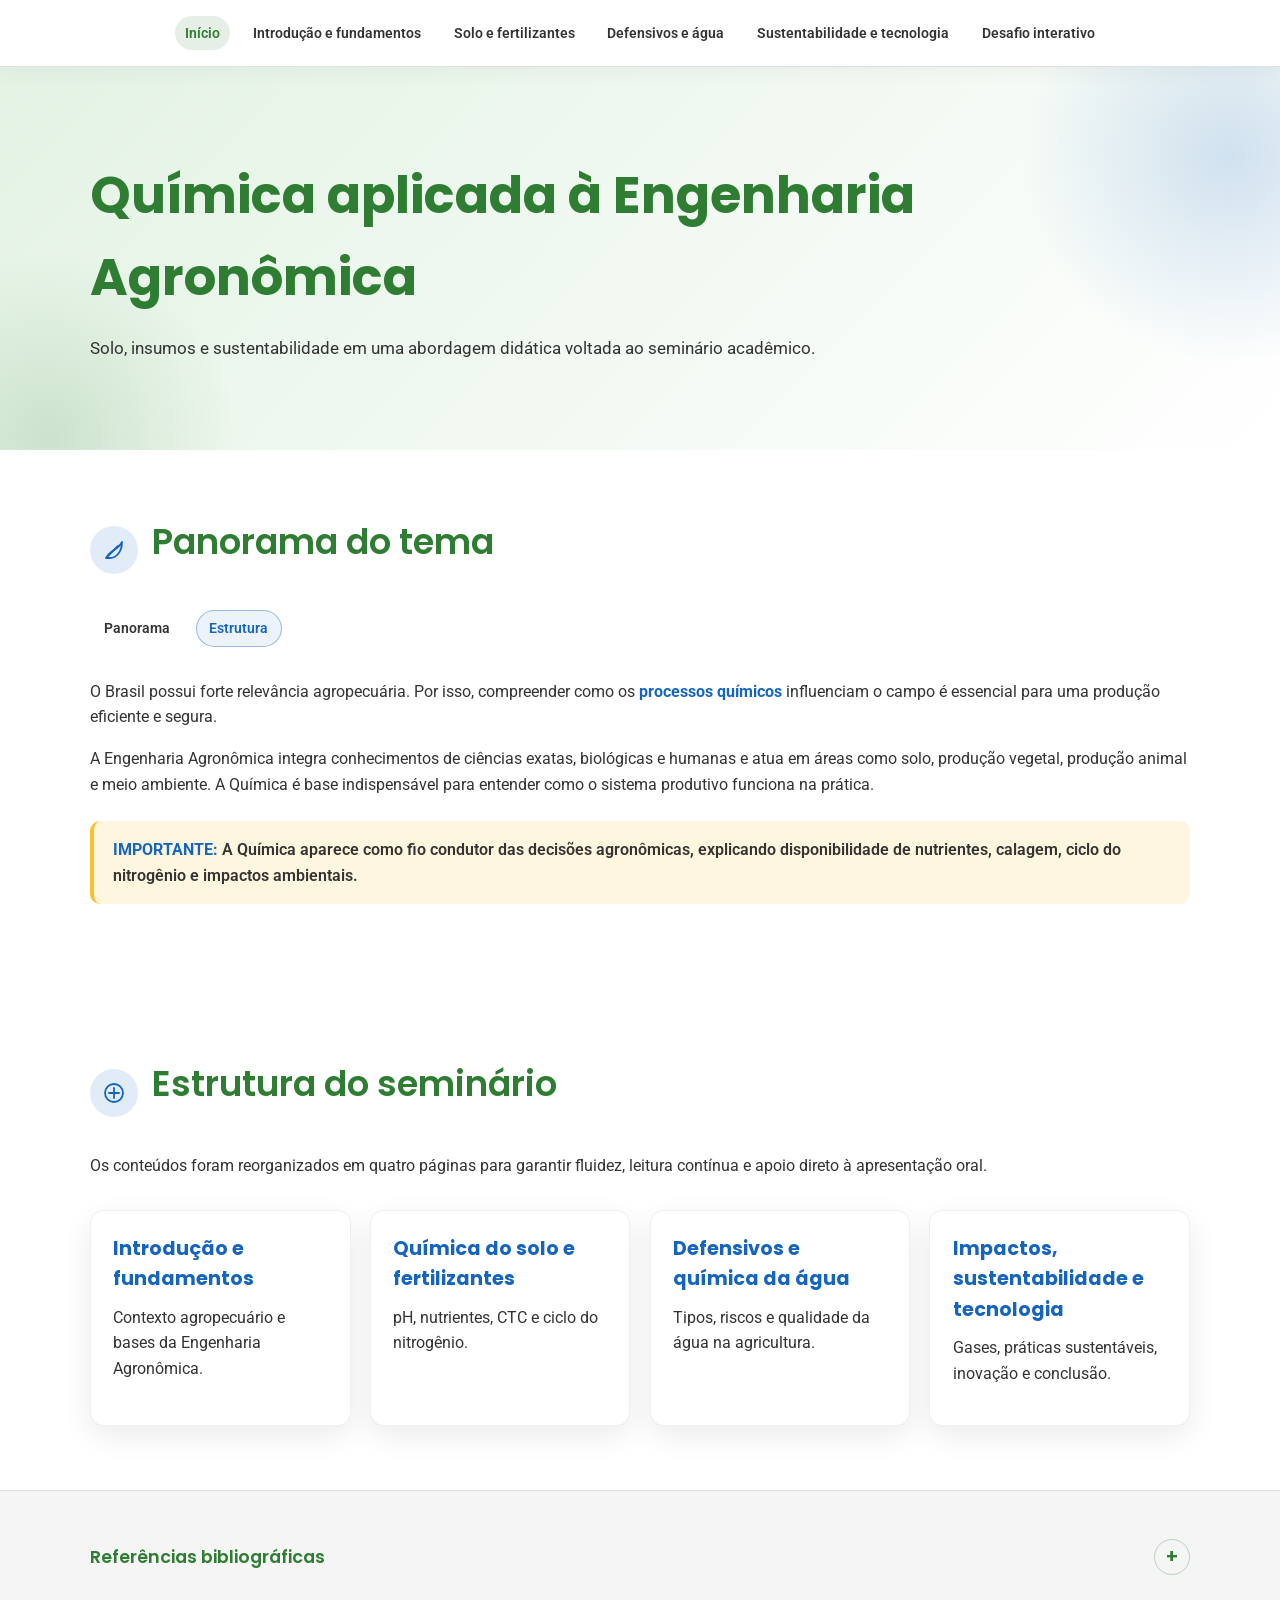
==== agronomy-seminar-site/index.html @ a39f912b "Add all web" ====
﻿<!DOCTYPE html>
<html lang="pt-br">
  <head>
    <meta charset="UTF-8" />
    <meta name="viewport" content="width=device-width, initial-scale=1.0" />
    <title>Química aplicada à Engenharia Agronômica</title>
    <link rel="preconnect" href="https://fonts.googleapis.com" />
    <link rel="preconnect" href="https://fonts.gstatic.com" crossorigin />
    <link href="https://fonts.googleapis.com/css2?family=Poppins:wght@600;700&family=Roboto:wght@400;500;700&display=swap" rel="stylesheet" />
    <link rel="stylesheet" href="assets/css/styles.css" />
    <script defer src="assets/js/script.js"></script>
  </head>
  <body data-page="index">
    <header class="site-header">
      <div class="container header__inner">
        <button class="nav-toggle" type="button" aria-label="Abrir menu" aria-expanded="false" data-nav-toggle>
          Menu
        </button>
        <nav class="site-nav" data-nav-menu>
          <a href="index.html" data-page-target="index">Início</a>
          <a href="pages/introducao.html" data-page-target="introducao">Introdução e fundamentos</a>
          <a href="pages/solo-fertilizantes.html" data-page-target="solo-fertilizantes">Solo e fertilizantes</a>
          <a href="pages/defensivos-agua.html" data-page-target="defensivos-agua">Defensivos e água</a>
          <a href="pages/sustentabilidade-tecnologia.html" data-page-target="sustentabilidade-tecnologia">Sustentabilidade e tecnologia</a>
          <a href="pages/desafio-agronomo.html" data-page-target="desafio-agronomo">Desafio interativo</a>
        </nav>
      </div>
    </header>

    <main>
      <section class="hero">
        <div class="container hero__content reveal">
          <h1>Química aplicada à Engenharia Agronômica</h1>
          <p>Solo, insumos e sustentabilidade em uma abordagem didática voltada ao seminário acadêmico.</p>
        </div>
      </section>

      <section class="section" id="panorama">
        <div class="container">
          <div class="section-header reveal">
            <div class="section-icon" aria-hidden="true">
              <svg viewBox="0 0 24 24" width="24" height="24" fill="none" stroke="currentColor" stroke-width="1.8" stroke-linecap="round" stroke-linejoin="round">
                <path d="M4 20c4-8 12-8 16-16 0 10-6 16-12 16H4z" />
                <path d="M6 18c3-3 6-6 10-10" />
              </svg>
            </div>
            <h2>Panorama do tema</h2>
          </div>
          <div class="section-nav">
            <a href="#panorama" data-section-link>Panorama</a>
            <a href="#estrutura" data-section-link>Estrutura</a>
          </div>
          <p class="reveal">O Brasil possui forte relevância agropecuária. Por isso, compreender como os <span class="keyword">processos químicos</span> influenciam o campo é essencial para uma produção eficiente e segura.</p>
          <p class="reveal">A Engenharia Agronômica integra conhecimentos de ciências exatas, biológicas e humanas e atua em áreas como solo, produção vegetal, produção animal e meio ambiente. A Química é base indispensável para entender como o sistema produtivo funciona na prática.</p>
          <div class="highlight reveal"><strong>IMPORTANTE:</strong> A Química aparece como fio condutor das decisões agronômicas, explicando disponibilidade de nutrientes, calagem, ciclo do nitrogênio e impactos ambientais.</div>
        </div>
      </section>

      <section class="section" id="estrutura">
        <div class="container">
          <div class="section-header reveal">
            <div class="section-icon" aria-hidden="true">
              <svg viewBox="0 0 24 24" width="24" height="24" fill="none" stroke="currentColor" stroke-width="1.8" stroke-linecap="round" stroke-linejoin="round">
                <circle cx="12" cy="12" r="9" />
                <path d="M12 7v10" />
                <path d="M7 12h10" />
              </svg>
            </div>
            <h2>Estrutura do seminário</h2>
          </div>
          <p class="reveal">Os conteúdos foram reorganizados em quatro páginas para garantir fluidez, leitura contínua e apoio direto à apresentação oral.</p>
          <div class="card-grid">
            <a class="card reveal" href="pages/introducao.html">
              <h3 class="card__title">Introdução e fundamentos</h3>
              <p class="card__text">Contexto agropecuário e bases da Engenharia Agronômica.</p>
            </a>
            <a class="card reveal" href="pages/solo-fertilizantes.html">
              <h3 class="card__title">Química do solo e fertilizantes</h3>
              <p class="card__text">pH, nutrientes, CTC e ciclo do nitrogênio.</p>
            </a>
            <a class="card reveal" href="pages/defensivos-agua.html">
              <h3 class="card__title">Defensivos e química da água</h3>
              <p class="card__text">Tipos, riscos e qualidade da água na agricultura.</p>
            </a>
            <a class="card reveal" href="pages/sustentabilidade-tecnologia.html">
              <h3 class="card__title">Impactos, sustentabilidade e tecnologia</h3>
              <p class="card__text">Gases, práticas sustentáveis, inovação e conclusão.</p>
            </a>
          </div>
        </div>
      </section>
    </main>

    <footer class="footer">
      <div class="container">
        <button class="footer-toggle" type="button" aria-expanded="false" aria-controls="footer-references" data-footer-toggle>
          <span>Referências bibliográficas</span>
          <span class="footer-toggle__icon" aria-hidden="true">+</span>
        </button>
        <div class="footer-panel" id="footer-references">
          <ul class="references">
            <li>AGÊNCIA NACIONAL DE ÁGUAS E SANEAMENTO BÁSICO (ANA). Qualidade da água. Disponível em: https://www.gov.br/ana/pt-br/assuntos/monitoramento-e-eventos-criticos/qualidade-da-agua. Acesso em: 27 mar. 2026.</li>
            <li>AGÊNCIA NACIONAL DE ÁGUAS E SANEAMENTO BÁSICO (ANA). Índice de Qualidade das Águas (IQA). Disponível em: https://www.ana.gov.br/portalpnqa/indicadores-indice-aguas.aspx. Acesso em: 27 mar. 2026.</li>
            <li>AGROLINK. Calagem: o que é a acidez e o pH do solo? Como controlar? Disponível em: https://www.agrolink.com.br/fertilizantes/calagem-e-gessagem/calagem---o-que-e-a-acidez-e-calagem-do-solo_456691.html. Acesso em: 27 mar. 2026.</li>
            <li>AGROLINK. A importância da Capacidade de Troca de Cátions (CTC) no solo. Disponível em: https://www.agrolink.com.br/fertilizantes/aspectos-gerais/a-importancia-da-capacidade-de-troca-de-cations--ctc--no-solo_493132.html. Acesso em: 27 mar. 2026.</li>
            <li>AGÊNCIA NACIONAL DE VIGILÂNCIA SANITÁRIA (ANVISA). Agrotóxicos. Disponível em: https://www.gov.br/anvisa/pt-br/assuntos/agrotoxicos. Acesso em: 27 mar. 2026.</li>
            <li>BIBLIOTECA VIRTUAL EM SAÚDE (BVS/MS). Intoxicação por agrotóxicos. Disponível em: https://bvsms.saude.gov.br/intoxicacao-por-agrotoxicos/. Acesso em: 27 mar. 2026.</li>
            <li>BRASIL ESCOLA. Adubos Orgânicos e Inorgânicos. Disponível em: https://brasilescola.uol.com.br/quimica/adubos-organicos-inorganicos.htm. Acesso em: 27 mar. 2026.</li>
            <li>BRASIL ESCOLA. Ciclo do Nitrogênio: o que é, como funciona, etapas. Disponível em: https://brasilescola.uol.com.br/biologia/ciclo-nitrogenio.htm. Acesso em: 27 mar. 2026.</li>
            <li>BRASIL ESCOLA. Fertilizantes: o que são, função, tipos, produção. Disponível em: https://brasilescola.uol.com.br/geografia/fertilizantes.htm. Acesso em: 27 mar. 2026.</li>
            <li>BRASIL ESCOLA. Gases do efeito estufa: quais são, como agem. Disponível em: https://brasilescola.uol.com.br/quimica/gases-efeito-estufa.htm. Acesso em: 27 mar. 2026.</li>
            <li>BRASIL ESCOLA. Nutrição vegetal: o que é, elementos essenciais. Disponível em: https://brasilescola.uol.com.br/biologia/nutricao-das-plantas.htm. Acesso em: 27 mar. 2026.</li>
            <li>CAEMA (COMPANHIA DE SANEAMENTO AMBIENTAL DO MARANHÃO). Dia do Engenheiro Agrônomo. 2010. Disponível em: https://caema.ma.gov.br/index.php/noticias/436-dia-do-engenheiro-agronomo. Acesso em: 27 mar. 2026.</li>
            <li>CONSELHO FEDERAL DE ENGENHARIA E AGRONOMIA (CONFEA). 12 de outubro: Dia do Engenheiro Agrônomo. Disponível em: https://www.confea.org.br/12-de-outubro-dia-do-engenheiro-agronomo-0. Acesso em: 27 mar. 2026.</li>
            <li>CONSELHO FEDERAL DE ENGENHARIA E AGRONOMIA (CONFEA). Decreto nº 23.196, de 12 out. 1933: regula o exercício da profissão agronômica e dá outras providências. Disponível em: https://normativos.confea.org.br/Ementas/Visualizar?id=2. Acesso em: 27 mar. 2026.</li>
            <li>FUNDAÇÃO JOAQUIM NABUCO (FUNDAJ). Estudo da salinidade de águas utilizadas em pequena irrigação no Nordeste, e da sua evolução sazonal. 2021. Disponível em: https://www.gov.br/fundaj/pt-br/destaques/observa-fundaj-itens/observa-fundaj/artigos-de-joao-suassuna/estudo-da-salinidade-de-aguas-utilizadas-em-pequena-irrigacao-no-nordeste-e-da-sua-evolucao-sazonal-durante-os-anos-de-1988-e-1989-1. Acesso em: 27 mar. 2026.</li>
            <li>INSTITUTO NACIONAL DE CÂNCER (INCA). Agrotóxico. 2022. Disponível em: https://www.gov.br/inca/pt-br/assuntos/causas-e-prevencao-do-cancer/exposicao-no-trabalho-e-no-ambiente/agrotoxico. Acesso em: 27 mar. 2026.</li>
            <li>MINISTÉRIO DA AGRICULTURA E PECUÁRIA (MAPA). Conservação do Solo e da Água. 2016. Disponível em: https://www.gov.br/agricultura/pt-br/assuntos/sustentabilidade/conservacao-do-solo-e-da-agua. Acesso em: 27 mar. 2026.</li>
            <li>MINISTÉRIO DA AGRICULTURA E PECUÁRIA (MAPA). Agricultura de precisão é mais rentável e reduz a necessidade do uso de insumos. 2019. Disponível em: https://www.gov.br/agricultura/pt-br/assuntos/noticias/2022/agricultura-de-precisao-e-mais-rentavel-e-diminui-necessidade-do-uso-insumos. Acesso em: 27 mar. 2026.</li>
            <li>MINISTÉRIO DA CIÊNCIA, TECNOLOGIA E INOVAÇÃO (MCTI). Sobre a CTNBio. 2021. Disponível em: https://www.gov.br/mcti/pt-br/composicao/conselhos/ctnbio. Acesso em: 27 mar. 2026.</li>
            <li>MUNDO EDUCAÇÃO. Eutrofização. Disponível em: https://mundoeducacao.uol.com.br/biologia/eutrofizacao.htm. Acesso em: 27 mar. 2026.</li>
            <li>MUNDO EDUCAÇÃO. Processo de salinização do solo. Disponível em: https://mundoeducacao.uol.com.br/geografia/processo-salinizacao-solo.htm. Acesso em: 27 mar. 2026.</li>
            <li>CONSELHO REGIONAL DE MEDICINA VETERINÁRIA DO ESTADO DE SÃO PAULO (CRMV-SP). Pesquisa avalia emissão de metano por bovinos. 2015. Disponível em: https://crmvsp.gov.br/pesquisa-avalia-emissao-de-metano-por-bovinos/. Acesso em: 27 mar. 2026.</li>
          </ul>
        </div>
      </div>
    </footer>
  </body>
</html>
---- agronomy-seminar-site/assets/css/styles.css ----
﻿:root {
  --green-900: #2E7D32;
  --green-500: #66BB6A;
  --blue-700: #1565C0;
  --yellow-500: #FBC02D;
  --white: #FFFFFF;
  --gray-50: #F5F5F5;
  --gray-300: #E0E0E0;
  --gray-700: #333333;
  --shadow: 0 10px 30px rgba(0, 0, 0, 0.08);
  --radius: 14px;
}

* {
  box-sizing: border-box;
}

[hidden] {
  display: none !important;
}

html {
  scroll-behavior: smooth;
}

body {
  margin: 0;
  font-family: "Roboto", sans-serif;
  color: var(--gray-700);
  background: var(--white);
  line-height: 1.6;
}

a {
  color: inherit;
  text-decoration: none;
}

img,
svg {
  max-width: 100%;
  display: block;
}

.container {
  width: min(1100px, 92%);
  margin: 0 auto;
}

.site-header {
  position: sticky;
  top: 0;
  z-index: 1000;
  background: var(--white);
  border-bottom: 1px solid var(--gray-300);
  box-shadow: 0 6px 20px rgba(0, 0, 0, 0.04);
}

.header__inner {
  display: flex;
  align-items: center;
  justify-content: center;
  gap: 1.5rem;
  padding: 1rem 0;
}

.brand {
  display: flex;
  flex-direction: column;
  gap: 0.25rem;
  font-family: "Poppins", sans-serif;
  color: var(--green-900);
}

.brand__title {
  font-weight: 700;
  font-size: 1rem;
  letter-spacing: 0.3px;
}

.brand__subtitle {
  font-size: 0.8rem;
  color: var(--blue-700);
  font-weight: 600;
}

.nav-toggle {
  display: none;
  border: 1px solid var(--green-900);
  background: var(--white);
  color: var(--green-900);
  font-family: "Poppins", sans-serif;
  font-weight: 600;
  padding: 0.5rem 1rem;
  border-radius: 999px;
  cursor: pointer;
  margin-left: auto;
}

.site-nav {
  display: flex;
  flex-wrap: wrap;
  gap: 0.75rem;
  align-items: center;
  justify-content: center;
}

.site-nav a {
  font-size: 0.9rem;
  font-weight: 600;
  padding: 0.35rem 0.65rem;
  border-radius: 999px;
  transition: all 0.2s ease;
  color: var(--gray-700);
}

.site-nav a:hover {
  background: var(--gray-50);
  color: var(--green-900);
}

.site-nav a.is-active {
  background: rgba(46, 125, 50, 0.12);
  color: var(--green-900);
}

main {
  min-height: 70vh;
}

.section {
  padding: 4rem 0;
}

.section--alt {
  background: var(--gray-50);
}

.hero {
  padding: 5.5rem 0 4.5rem;
  background: linear-gradient(135deg, rgba(102, 187, 106, 0.18), rgba(255, 255, 255, 0.95));
  position: relative;
  overflow: hidden;
}

.hero::before {
  content: "";
  position: absolute;
  width: 420px;
  height: 420px;
  background: radial-gradient(circle, rgba(21, 101, 192, 0.18), transparent 70%);
  top: -120px;
  right: -160px;
}

.hero::after {
  content: "";
  position: absolute;
  width: 380px;
  height: 380px;
  background: radial-gradient(circle, rgba(46, 125, 50, 0.16), transparent 70%);
  bottom: -180px;
  left: -140px;
}

.hero__content {
  position: relative;
  z-index: 1;
}

.hero h1 {
  font-family: "Poppins", sans-serif;
  font-size: clamp(2.2rem, 4vw, 3.4rem);
  margin: 0 0 1rem;
  color: var(--green-900);
  font-weight: 700;
}

.hero p {
  max-width: 760px;
  font-size: 1.05rem;
}

.hero__meta {
  display: grid;
  grid-template-columns: repeat(auto-fit, minmax(220px, 1fr));
  gap: 1rem;
  margin-top: 2rem;
}

.hero-media {
  margin-top: 2.2rem;
  border-radius: var(--radius);
  overflow: hidden;
  border: 1px solid rgba(0, 0, 0, 0.08);
  box-shadow: var(--shadow);
  background: var(--white);
}

.hero-media img {
  width: 100%;
  height: auto;
}

.section-image {
  margin: 1.8rem 0;
  border-radius: var(--radius);
  overflow: hidden;
  border: 1px solid rgba(0, 0, 0, 0.08);
  box-shadow: var(--shadow);
  background: var(--white);
}

.section-image img {
  width: 100%;
  height: auto;
}

.section-image--diagram {
  text-align: center;
}

.section-image--diagram img {
  width: min(100%, 640px);
  margin: 0 auto;
}

.section-image figcaption {
  padding: 0.85rem 1rem;
  font-size: 0.9rem;
  color: var(--gray-700);
  background: var(--gray-50);
  border-top: 1px solid rgba(0, 0, 0, 0.06);
}

.meta-card {
  background: var(--white);
  border-radius: var(--radius);
  padding: 1rem 1.2rem;
  border: 1px solid var(--gray-300);
  box-shadow: var(--shadow);
}

.meta-card span {
  display: block;
  font-weight: 700;
  font-family: "Poppins", sans-serif;
  color: var(--blue-700);
  font-size: 0.85rem;
  margin-bottom: 0.35rem;
}

h2 {
  font-family: "Poppins", sans-serif;
  font-size: clamp(1.6rem, 3vw, 2.2rem);
  margin: 0 0 1rem;
  color: var(--green-900);
  font-weight: 600;
}

h3 {
  font-family: "Poppins", sans-serif;
  font-size: 1.2rem;
  margin: 0 0 0.6rem;
  color: var(--blue-700);
}

p {
  margin: 0 0 1rem;
}

.section-header {
  display: flex;
  align-items: center;
  gap: 0.9rem;
  margin-bottom: 1.5rem;
}

.section-icon {
  width: 48px;
  height: 48px;
  border-radius: 50%;
  display: grid;
  place-items: center;
  background: rgba(21, 101, 192, 0.12);
  color: var(--blue-700);
}

.section-nav {
  display: flex;
  flex-wrap: wrap;
  gap: 0.75rem;
  margin: 1.5rem 0 2rem;
}

.section-nav a {
  padding: 0.4rem 0.8rem;
  border-radius: 999px;
  border: 1px solid transparent;
  background: var(--white);
  font-weight: 600;
  font-size: 0.85rem;
  color: var(--gray-700);
  transition: all 0.2s ease;
}

.section-nav a.is-active {
  border-color: rgba(21, 101, 192, 0.4);
  color: var(--blue-700);
  background: rgba(21, 101, 192, 0.08);
}

.card-grid {
  display: grid;
  grid-template-columns: repeat(auto-fit, minmax(220px, 1fr));
  gap: 1.2rem;
  margin-top: 2rem;
}

.card {
  background: var(--white);
  border-radius: var(--radius);
  padding: 1.4rem;
  border: 1px solid rgba(0, 0, 0, 0.06);
  box-shadow: var(--shadow);
  transition: transform 0.2s ease, box-shadow 0.2s ease;
}

.card:hover {
  transform: translateY(-6px);
  box-shadow: 0 16px 30px rgba(0, 0, 0, 0.12);
}

.card__title {
  margin: 0 0 0.6rem;
}

.quiz-card {
  background: var(--white);
  border-radius: var(--radius);
  padding: 2rem;
  border: 1px solid rgba(0, 0, 0, 0.06);
  box-shadow: var(--shadow);
  display: grid;
  gap: 1.5rem;
  transition: opacity 0.3s ease, transform 0.3s ease;
}

.quiz-card.is-fading {
  opacity: 0;
  transform: translateY(6px);
}

.quiz-meta {
  display: flex;
  align-items: center;
  justify-content: space-between;
  flex-wrap: wrap;
  gap: 0.75rem;
  font-weight: 600;
  color: var(--blue-700);
}

.quiz-title {
  font-family: "Poppins", sans-serif;
  font-size: 1.4rem;
  margin: 0;
  color: var(--green-900);
}

.quiz-context {
  margin: 0;
}

.quiz-question {
  margin: 0;
  font-weight: 600;
}

.quiz-options {
  display: grid;
  gap: 0.75rem;
}

.quiz-option {
  width: 100%;
  text-align: left;
  padding: 0.9rem 1rem;
  border-radius: 12px;
  border: 1px solid rgba(0, 0, 0, 0.1);
  background: var(--white);
  font-weight: 600;
  color: var(--gray-700);
  cursor: pointer;
  transition: transform 0.2s ease, box-shadow 0.2s ease, border-color 0.2s ease;
}

.quiz-option:hover:not(:disabled) {
  transform: translateY(-2px);
  box-shadow: 0 10px 20px rgba(0, 0, 0, 0.08);
  border-color: rgba(21, 101, 192, 0.4);
}

.quiz-option:disabled {
  cursor: not-allowed;
  opacity: 0.85;
}

.quiz-option.is-correct {
  background: rgba(46, 125, 50, 0.12);
  border-color: rgba(46, 125, 50, 0.6);
  color: var(--green-900);
}

.quiz-option.is-incorrect {
  background: rgba(211, 47, 47, 0.12);
  border-color: rgba(211, 47, 47, 0.6);
  color: #8b1b1b;
}

.quiz-feedback {
  border-radius: 12px;
  padding: 1rem 1.2rem;
  border: 1px solid transparent;
  background: var(--gray-50);
  display: none;
  gap: 0.4rem;
}

.quiz-feedback.is-visible {
  display: grid;
}

.quiz-feedback__status {
  font-weight: 700;
  font-family: "Poppins", sans-serif;
}

.quiz-feedback--correct {
  border-color: rgba(46, 125, 50, 0.4);
}

.quiz-feedback--incorrect {
  border-color: rgba(211, 47, 47, 0.4);
}

.quiz-actions {
  display: flex;
  align-items: center;
  justify-content: flex-end;
  gap: 1rem;
  flex-wrap: wrap;
}

.quiz-next {
  padding: 0.7rem 1.4rem;
  border-radius: 999px;
  background: var(--blue-700);
  color: var(--white);
  border: none;
  font-weight: 600;
  cursor: pointer;
  transition: transform 0.2s ease, box-shadow 0.2s ease;
}

.quiz-next:disabled {
  opacity: 0.6;
  cursor: not-allowed;
}

.quiz-next:not(:disabled):hover {
  transform: translateY(-2px);
  box-shadow: 0 10px 20px rgba(0, 0, 0, 0.12);
}

.quiz-result {
  background: var(--gray-50);
  border-radius: var(--radius);
  padding: 2rem;
  border: 1px solid rgba(0, 0, 0, 0.06);
  display: grid;
  gap: 1rem;
}

.quiz-result__score {
  font-weight: 700;
  font-size: 1.1rem;
  color: var(--blue-700);
}

.quiz-result__actions {
  display: flex;
  gap: 1rem;
  flex-wrap: wrap;
}

.quiz-link {
  font-weight: 600;
  color: var(--blue-700);
}

.quiz-link:hover {
  color: var(--green-900);
}

.highlight {
  border-left: 4px solid var(--yellow-500);
  background: rgba(251, 192, 45, 0.15);
  padding: 1rem 1.2rem;
  border-radius: 10px;
  margin: 1.5rem 0;
  font-weight: 600;
}

.highlight strong {
  color: var(--blue-700);
}

.keyword {
  color: var(--blue-700);
  font-weight: 700;
}

.diagram {
  margin-top: 2rem;
  padding: 1.2rem;
  border-radius: var(--radius);
  border: 1px dashed rgba(21, 101, 192, 0.4);
  background: rgba(21, 101, 192, 0.04);
}

.ph-scale {
  display: grid;
  grid-template-columns: repeat(3, 1fr);
  border-radius: 999px;
  overflow: hidden;
  text-align: center;
  font-weight: 700;
  margin-top: 1rem;
}

.ph-scale span {
  padding: 0.6rem 0.4rem;
  font-size: 0.85rem;
  color: var(--gray-700);
}

.ph-scale-numbers {
  display: grid;
  grid-template-columns: repeat(15, 1fr);
  gap: 0;
  margin-top: 0.6rem;
  font-size: 0.75rem;
  color: var(--gray-700);
  text-align: center;
  font-weight: 600;
}

.ph-scale-numbers span {
  line-height: 1.2;
}

.ph-scale .acidic {
  background: rgba(251, 192, 45, 0.7);
}

.ph-scale .neutral {
  background: rgba(102, 187, 106, 0.6);
}

.ph-scale .alkaline {
  background: rgba(21, 101, 192, 0.5);
  color: #0b2a4a;
}

.cycle {
  display: grid;
  grid-template-columns: repeat(auto-fit, minmax(160px, 1fr));
  gap: 1rem;
  margin-top: 1.5rem;
}

.cycle-step {
  position: relative;
  padding: 0.8rem 1rem;
  border-radius: 12px;
  background: var(--white);
  border: 1px solid rgba(0, 0, 0, 0.08);
  text-align: center;
  display: flex;
  flex-direction: column;
  gap: 0.35rem;
}

.cycle-step__title {
  font-weight: 700;
  color: var(--blue-700);
}

.cycle-step__desc {
  font-size: 0.8rem;
  color: var(--gray-700);
  line-height: 1.4;
}

.cycle-step::after {
  content: "→";
  position: absolute;
  right: -1.1rem;
  top: 50%;
  transform: translateY(-50%);
  color: var(--green-900);
  font-weight: 700;
}

.cycle-step:last-child::after {
  content: "";
}

.water-flow {
  display: grid;
  grid-template-columns: repeat(auto-fit, minmax(180px, 1fr));
  gap: 1rem;
  margin-top: 1.5rem;
}

.water-flow div {
  padding: 1rem;
  border-radius: 12px;
  background: rgba(46, 125, 50, 0.08);
  border: 1px solid rgba(46, 125, 50, 0.2);
  font-weight: 600;
  text-align: center;
}

.footer {
  background: var(--gray-50);
  padding: 3rem 0 2.5rem;
  border-top: 1px solid var(--gray-300);
}

.footer h3 {
  color: var(--green-900);
}

.footer-toggle {
  width: 100%;
  display: flex;
  align-items: center;
  justify-content: space-between;
  gap: 1rem;
  background: none;
  border: none;
  padding: 0;
  font-family: "Poppins", sans-serif;
  font-size: 1.1rem;
  font-weight: 600;
  color: var(--green-900);
  cursor: pointer;
}

.footer-toggle__icon {
  width: 36px;
  height: 36px;
  border-radius: 50%;
  border: 1px solid rgba(46, 125, 50, 0.3);
  display: grid;
  place-items: center;
  font-size: 1.2rem;
  color: var(--green-900);
  transition: transform 0.2s ease, background 0.2s ease;
}

.footer-toggle.is-open .footer-toggle__icon {
  transform: rotate(45deg);
  background: rgba(46, 125, 50, 0.1);
}

.footer-panel {
  margin-top: 1rem;
}

body.js-enabled .footer-panel {
  max-height: 0;
  overflow: hidden;
  margin-top: 0;
  transition: max-height 0.4s ease, margin-top 0.4s ease;
}

body.js-enabled .footer-panel.is-open {
  margin-top: 1rem;
}

.references {
  list-style: none;
  padding: 0;
  margin: 0;
  display: grid;
  gap: 0.65rem;
  font-size: 0.85rem;
}

.references li {
  line-height: 1.45;
}

.page-nav {
  margin-top: 3rem;
  padding-top: 2rem;
  border-top: 1px solid var(--gray-300);
  display: flex;
  align-items: center;
  justify-content: center;
  gap: 1.5rem;
  flex-wrap: wrap;
  width: 100%;
}

.page-nav.has-back {
  justify-content: space-between;
}

.page-nav__back {
  font-weight: 600;
  color: var(--blue-700);
}

.page-nav__back:hover {
  color: var(--green-900);
}

.next-page {
  margin-left: 0;
}

.next-page__link {
  display: flex;
  align-items: center;
  gap: 1.2rem;
  padding: 0.9rem 1.4rem;
  border-radius: 999px;
  background: var(--green-900);
  color: var(--white);
  box-shadow: var(--shadow);
  transition: transform 0.2s ease, box-shadow 0.2s ease, background 0.2s ease;
}

.next-page__link:hover {
  transform: translateY(-3px);
  box-shadow: 0 16px 28px rgba(0, 0, 0, 0.15);
  background: #256428;
}

.next-page__text {
  display: flex;
  flex-direction: column;
  gap: 0.1rem;
  font-family: "Poppins", sans-serif;
}

.next-page__kicker {
  font-size: 0.75rem;
  font-weight: 600;
  opacity: 0.85;
  letter-spacing: 0.3px;
  text-transform: uppercase;
}

.next-page__title {
  font-size: 1rem;
  font-weight: 600;
}

.next-page__arrow {
  font-size: 1.5rem;
  font-weight: 700;
}

.reveal {
  opacity: 0;
  transform: translateY(14px);
  transition: all 0.6s ease;
}

.reveal.is-visible {
  opacity: 1;
  transform: translateY(0);
}

@media (max-width: 980px) {
  .header__inner {
    justify-content: space-between;
  }

  .nav-toggle {
    display: inline-flex;
  }

  .site-nav {
    position: absolute;
    top: 100%;
    right: 4%;
    background: var(--white);
    border: 1px solid var(--gray-300);
    border-radius: var(--radius);
    padding: 1rem;
    box-shadow: var(--shadow);
    flex-direction: column;
    align-items: flex-start;
    gap: 0.5rem;
    width: min(320px, 90vw);
    opacity: 0;
    pointer-events: none;
    transform: translateY(-10px);
    transition: all 0.2s ease;
  }

  .site-nav.is-open {
    opacity: 1;
    pointer-events: auto;
    transform: translateY(0);
  }
}

@media (max-width: 720px) {
  .hero {
    padding-top: 4.5rem;
  }

  .header__inner {
    align-items: flex-start;
  }

  .brand__title {
    font-size: 0.95rem;
  }

  .meta-card {
    box-shadow: none;
  }

  .ph-scale-numbers {
    font-size: 0.65rem;
  }

  .page-nav {
    flex-direction: column;
    align-items: flex-start;
  }

  .next-page {
    width: 100%;
    margin-left: 0;
  }

  .next-page__link {
    width: 100%;
    justify-content: space-between;
  }

  .quiz-card {
    padding: 1.4rem;
  }

  .quiz-actions {
    justify-content: flex-start;
  }

  .quiz-result {
    padding: 1.4rem;
  }
}

@media (prefers-reduced-motion: reduce) {
  html {
    scroll-behavior: auto;
  }

  .reveal {
    transition: none;
  }
}
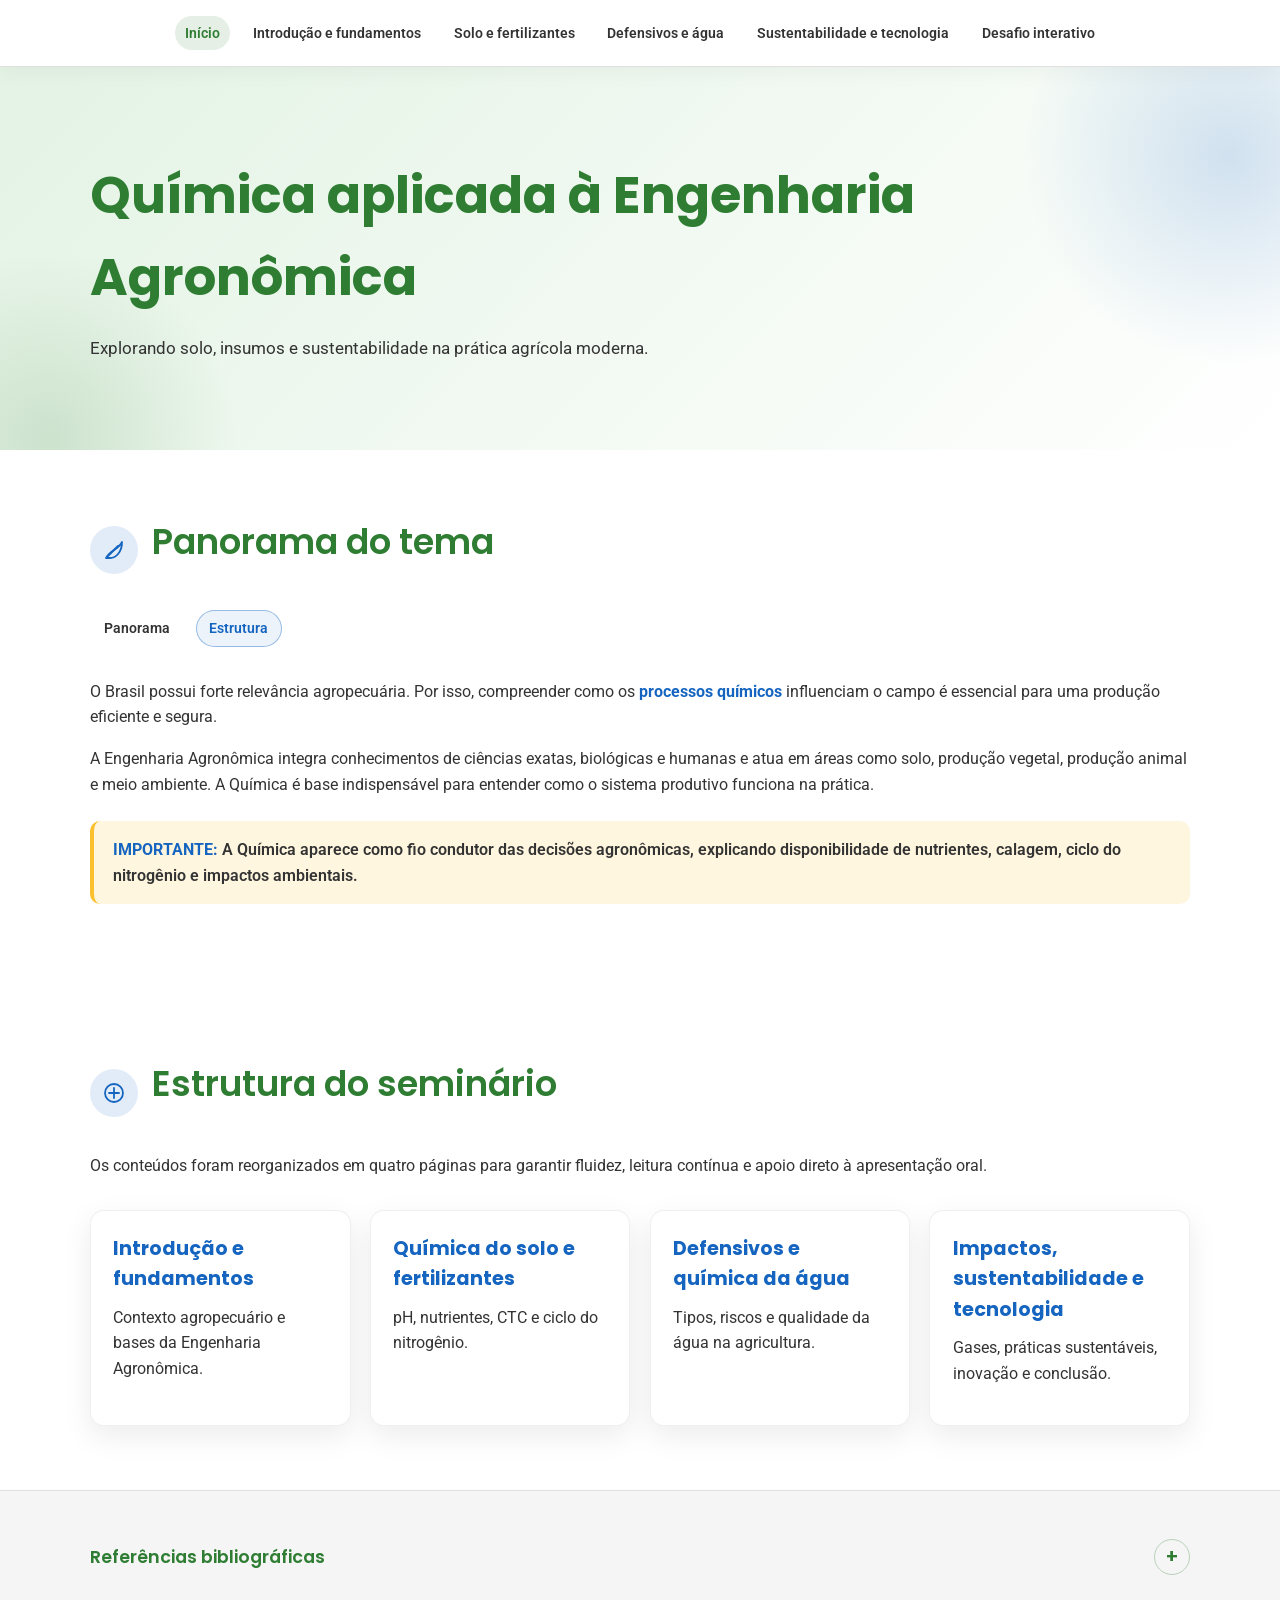
==== commit 4954af50: "sutitle addon" ====
--- a/agronomy-seminar-site/index.html
+++ b/agronomy-seminar-site/index.html
@@ -31,7 +31,7 @@
       <section class="hero">
         <div class="container hero__content reveal">
           <h1>Química aplicada à Engenharia Agronômica</h1>
-          <p>Solo, insumos e sustentabilidade em uma abordagem didática voltada ao seminário acadêmico.</p>
+          <p>Explorando solo, insumos e sustentabilidade na prática agrícola moderna.</p>
         </div>
       </section>
 
@@ -126,4 +126,4 @@
       </div>
     </footer>
   </body>
-</html>
+</html>
